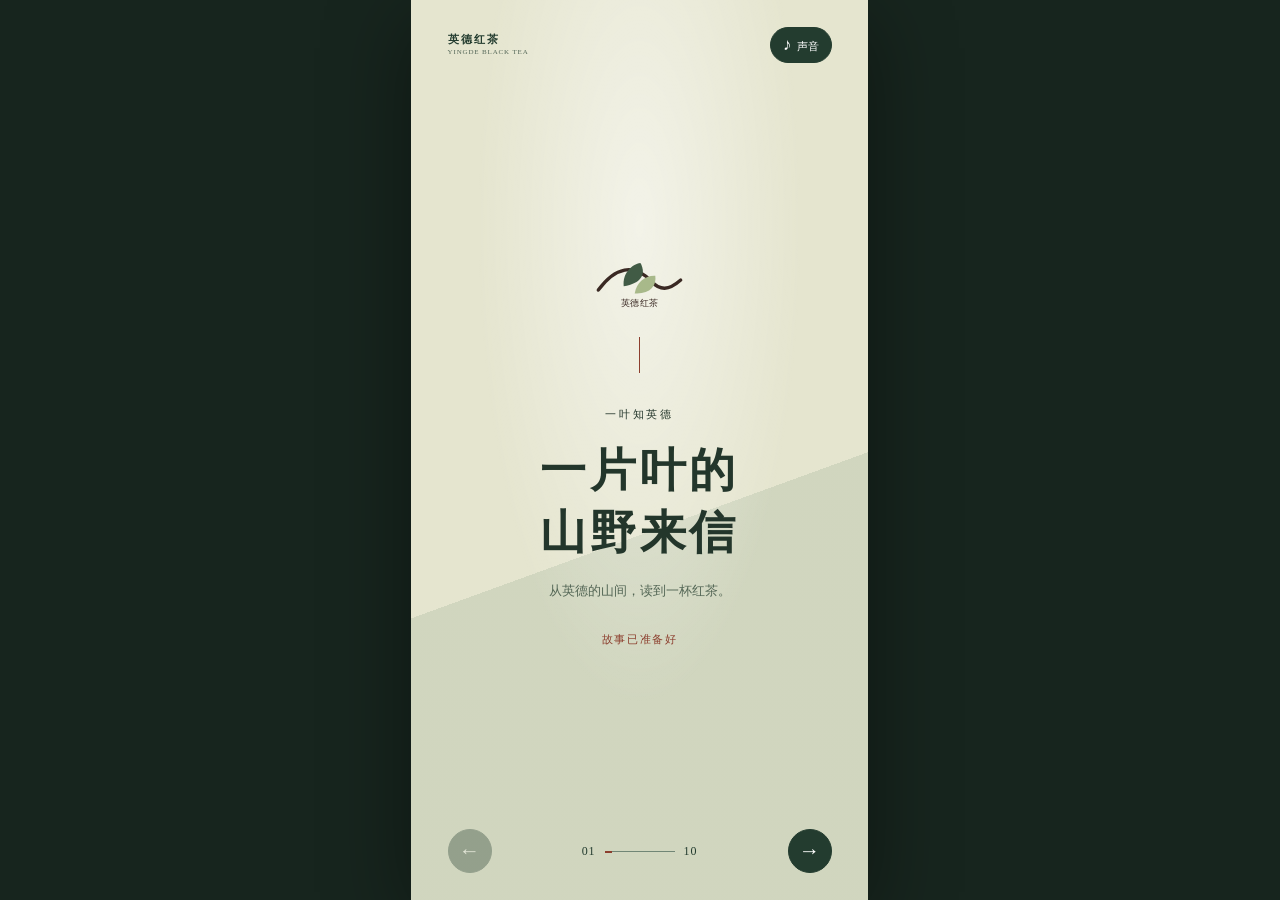
==== public/h5/index.html @ 89123ea9 "Publish Yingde tea downloads without original media" ====
<!doctype html>
<html lang="zh-CN"><head><meta charset="utf-8"><meta name="viewport" content="width=device-width,initial-scale=1,viewport-fit=cover"><meta name="theme-color" content="#233c2f"><title>英德红茶｜一叶知英德</title><link rel="stylesheet" href="style.css"></head>
<body><main class="experience light-ui" id="experience" aria-label="英德红茶交互故事">
<header class="topbar"><span class="wordmark">英德红茶 <i>YINGDE BLACK TEA</i></span><button id="sound" class="sound" aria-pressed="false" aria-label="开启环境声音"><span class="sound-icon" aria-hidden="true">♪</span><span class="sound-label">声音</span></button></header>
<div class="pages">
<section class="page page-loading active" data-page="1" aria-label="加载页"><div class="loading-art"><img src="Logo源文件/tea-logo.svg" alt="英德红茶茶芽标志"><span class="seal-line"></span></div><div class="loading-copy"><p class="eyebrow">一叶知英德</p><h1>一片叶的<br>山野来信</h1><p>从英德的山间，读到一杯红茶。</p><span class="ready">故事已准备好</span></div></section>
<section class="page page-hero" data-page="2" aria-label="首页" hidden><div class="cover-image" style="--image:url('素材精选/tea_garden_main.jpg')"></div><div class="hero-shade"></div><div class="hero-text"><span class="chapter-label">广东 · 英德</span><h2>山有茶<br>茶有故事</h2><p>一片鲜叶，穿过七十年时光，<br>在英德的山水之间，慢慢成香。</p></div><div class="hero-stamp" aria-hidden="true">英<br>红</div></section>
<section class="page page-history" data-page="3" aria-label="英德茶史" hidden><div class="chapter-top"><span>缘起</span><span>一叶落地</span></div><h2>一段茶香，<br>从这里开始。</h2><p class="intro">山地与茶树相遇，英德红茶的故事由此生根。</p><div class="history-list"><article><strong>1955</strong><div><h3>大叶种初到英德</h3><p>云南大叶种茶在英德试种成功，开启当地现代茶业的探索。</p></div></article><article><strong>1959</strong><div><h3>一杯英红诞生</h3><p>以云南大叶种茶成功试制英德红茶，山野有了新的滋味。</p></div></article></div><div class="history-photo"><img src="素材精选/tea_garden_main.jpg" alt="英德山地茶园"><span>时光在茶垄间生长</span></div></section>
<section class="page page-land" data-page="4" aria-label="山野茶园" hidden><div class="land-image" style="--image:url('素材精选/mountain_garden.jpg')"></div><div class="land-overlay"></div><div class="land-copy"><div class="chapter-top light"><span>山场</span><span>英德的风景</span></div><h2>山间有雾<br>茶园有光</h2><p>沿着起伏的茶垄望去，山、水与茶树共同构成这杯茶的来处。</p><div class="location"><b>广东 · 英德</b><span>在山野里，遇见一片茶</span></div></div></section>
<section class="page page-cultivar" data-page="5" aria-label="英红九号" hidden><div class="chapter-top"><span>品种</span><span>一杯好茶的底色</span></div><div class="cultivar-heading"><span class="vertical">英德红茶 · 高香品种</span><h2>英红<br><em>九号</em></h2></div><div class="cultivar-image"><img src="素材精选/tea_picker.jpg" alt="采茶人采摘鲜叶"><span>从鲜叶开始，成就一杯好茶</span></div><p class="cultivar-copy">英红九号是高香型红茶品种，滋味醇滑甜爽，鲜香持久。</p><div class="quality"><span>醇滑</span><span>甜爽</span><span>鲜香</span></div></section>
<section class="page page-process" data-page="6" aria-label="一叶到一杯" hidden><div class="chapter-top"><span>制茶</span><span>轻触，展开茶的旅程</span></div><h2>一片鲜叶<br>如何走进杯中？</h2><p class="intro">点选下方的步骤，看看一叶成茶的路径。</p><div class="process-layout"><div class="process-tabs" role="tablist" aria-label="制茶步骤"><button role="tab" aria-selected="true" data-step="0"><b>01</b> 鲜叶</button><button role="tab" aria-selected="false" data-step="1"><b>02</b> 制作</button><button role="tab" aria-selected="false" data-step="2"><b>03</b> 成茶</button><button role="tab" aria-selected="false" data-step="3"><b>04</b> 入杯</button></div><div class="process-card"><img id="stepImage" src="素材精选/tea_picker.jpg" alt="采摘鲜叶"><div><span id="stepNumber">01 / 04</span><h3 id="stepTitle">鲜叶</h3><p id="stepText" aria-live="polite">从茶园采下鲜叶，留住山间的清新。</p></div></div></div></section>
<section class="page page-taste" data-page="7" aria-label="茶之滋味" hidden><div class="taste-image" style="--image:url('素材精选/tea_pour.jpg')"></div><div class="taste-shade"></div><div class="taste-copy"><div class="chapter-top light"><span>品饮</span><span>看 · 闻 · 品</span></div><h2>茶汤红艳<br>香气自来</h2><p>看干茶乌黑红润，观汤色红艳明亮，闻香气浓郁纯正。</p><div class="taste-tags"><span>色</span><span>香</span><span>味</span></div></div></section>
<section class="page page-milestone" data-page="8" aria-label="品牌历程" hidden><div class="chapter-top"><span>印记</span><span>一杯茶的远行</span></div><h2>从一方山水<br>走向更远处</h2><p class="intro">时间留下的三个节点，也见证英德红茶不断被更多人认识。</p><div class="milestones"><article><strong>2006</strong><div><h3>地理标志产品保护</h3><p>英德红茶获得地理标志产品保护。</p></div></article><article><strong>2019</strong><div><h3>中国农业品牌目录</h3><p>英德红茶入选中国农业品牌目录。</p></div></article><article><strong>2020</strong><div><h3>全国名特优新农产品名录</h3><p>入选第一批全国名特优新农产品名录。</p></div></article></div></section>
<section class="page page-journey" data-page="9" aria-label="从茶园到杯中" hidden><div class="chapter-top"><span>相遇</span><span>从茶园到杯中</span></div><h2>一片叶，<br>也是一张名片。</h2><div class="collage"><img src="素材精选/tea_picker.jpg" alt="茶园采摘"><img src="素材精选/tea_set.jpg" alt="茶具与茶席"><img src="素材精选/tea_pour.jpg" alt="茶汤冲泡"></div><p class="journey-copy">看见山野里的劳动，读懂一杯茶背后的时间，也记住英德的味道。</p></section>
<section class="page page-ending" data-page="10" aria-label="结束页" hidden><div class="end-image" style="--image:url('素材精选/mountain_garden.jpg')"></div><div class="end-shade"></div><div class="end-content"><img src="Logo源文件/tea-logo.svg" alt="英德红茶茶芽标志"><p class="eyebrow">一叶知英德</p><h2>山野入盏<br>茶香相逢</h2><p>英德红茶，敬请品读。</p><button id="home" class="home-button">返回首页 <span aria-hidden="true">↗</span></button></div></section>
</div><nav class="navigation" aria-label="页面导航"><button id="prev" aria-label="上一页"><span aria-hidden="true">←</span></button><div class="page-indicator"><span id="pageNumber">01</span><span class="line"><i id="lineFill"></i></span><span>10</span></div><button id="next" aria-label="下一页"><span aria-hidden="true">→</span></button></nav><audio id="ambience" loop preload="none" src="素材精选/鸟声.mp3"></audio></main><script src="script.js"></script></body></html>
---- public/h5/style.css ----
:root{--forest:#233c2f;--leaf:#566d4e;--paper:#efe9d9;--ink:#23362b;--red:#8c3e2d;--gold:#d3ad6a;--white:#fffdf6}*{box-sizing:border-box}html,body{margin:0;width:100%;height:100%;background:#17251e;color:var(--ink);font-family:"Microsoft YaHei","PingFang SC",sans-serif}body{display:grid;place-items:center;overflow:hidden}.experience{container-type:inline-size;position:relative;width:min(100vw,calc(100dvh * 640 / 1260));height:min(100dvh,calc(100vw * 1260 / 640));overflow:hidden;background:var(--paper);box-shadow:0 20px 80px #0006}.pages,.page{position:absolute;inset:0}.page{overflow:hidden;background:var(--paper);padding:22% 9% 17%;isolation:isolate}.page[hidden]{display:none}.page.active{animation:pageIn .55s cubic-bezier(.2,.7,.2,1) both}.page.active .chapter-top,.page.active h2,.page.active .intro{animation:arrive .7s .1s both}.topbar{position:absolute;z-index:10;left:8%;right:8%;top:3%;display:flex;align-items:center;justify-content:space-between;color:var(--white)}.wordmark{font-size:clamp(11px,2.4cqw,16px);letter-spacing:.18em;font-weight:700}.wordmark i{display:block;font:400 clamp(7px,1.35cqw,9px)/1.6 Georgia,serif;letter-spacing:.12em;opacity:.75}.sound{border:1px solid #ffffff80;background:#1d362b66;border-radius:30px;color:#fff;min-height:36px;padding:0 12px;cursor:pointer}.sound-icon{font-size:17px}.sound-label{margin-left:5px;font-size:11px}.page-loading~.topbar{color:var(--ink)}button{font:inherit}button:focus-visible{outline:3px solid #e8ba66;outline-offset:3px}.navigation{position:absolute;z-index:12;left:8%;right:8%;bottom:3%;display:flex;align-items:center;justify-content:space-between;color:#fff}.navigation button{width:44px;height:44px;border:1px solid #fff9;border-radius:50%;background:#263c2fbb;color:#fff;font-size:21px;cursor:pointer;transition:background .2s,transform .2s}.navigation button:active{transform:scale(.92)}.navigation button:disabled{opacity:.35;cursor:default}.page-indicator{display:flex;align-items:center;gap:9px;text-shadow:0 1px 3px #1a2d24;font:12px Georgia,serif;letter-spacing:.08em}.line{width:70px;height:1px;background:#ffffff80}.line i{display:block;height:2px;background:#fff;transition:width .4s ease}.page-loading{background:#e5e5cf;display:flex;flex-direction:column;align-items:center;text-align:center;justify-content:center;padding-bottom:22%}.page-loading:before{content:"";position:absolute;inset:0;background:radial-gradient(ellipse at 50% 25%,#fff8,transparent 50%),linear-gradient(160deg,transparent 58%,#a8b89e55 58%);z-index:-1}.loading-art img{width:25cqw;max-width:155px;animation:float 4s ease-in-out infinite}.seal-line{display:block;width:1px;height:8cqw;background:#8c3e2d;margin:5cqw auto}.eyebrow,.chapter-label{font-size:clamp(11px,2.2cqw,14px);letter-spacing:.24em}.loading-copy h1,.page h2{font-family:"Noto Serif SC","Songti SC","SimSun",serif;font-weight:700}.loading-copy h1{font-size:clamp(35px,10cqw,64px);line-height:1.35;letter-spacing:.08em;margin:4cqw 0}.loading-copy>p:last-of-type{font-size:clamp(13px,2.9cqw,18px);color:#536655}.ready{display:block;margin-top:7cqw;color:#8c3e2d;font-size:11px;letter-spacing:.15em}.cover-image,.land-image,.taste-image,.end-image{position:absolute;inset:0;background-image:var(--image);background-size:cover;background-position:center;z-index:-3;animation:slowZoom 18s ease-out both}.hero-shade,.land-overlay,.taste-shade,.end-shade{position:absolute;inset:0;z-index:-2;background:linear-gradient(180deg,#10261c88 0%,transparent 36%,#14281ee8 100%)}.hero-text{position:absolute;left:9%;right:9%;bottom:19%;color:white}.hero-text h2{font-size:clamp(45px,13cqw,82px);line-height:1.18;letter-spacing:.09em;margin:5cqw 0}.hero-text p,.land-copy p,.taste-copy p{font-size:clamp(13px,3.1cqw,19px);line-height:1.9;color:#fffdf3}.hero-stamp{position:absolute;right:10%;top:26%;border:1px solid #eee9;width:9cqw;padding:2cqw 0;text-align:center;color:#fff;font-family:serif;font-size:4cqw;line-height:1.3}.chapter-top{display:flex;justify-content:space-between;align-items:center;color:var(--red);font-size:clamp(11px,2.2cqw,14px);letter-spacing:.18em}.chapter-top span:last-child{color:var(--leaf);letter-spacing:.05em}.chapter-top.light,.chapter-top.light span:last-child{color:#f5e8ce}.page h2{font-size:clamp(31px,8cqw,51px);line-height:1.3;letter-spacing:.05em;margin:7cqw 0 3cqw}.intro{font-size:clamp(13px,2.8cqw,18px);line-height:1.8;color:#546657;margin:0}.history-list{margin-top:7cqw}.history-list article,.milestones article{display:grid;grid-template-columns:25% 1fr;gap:4%;padding:4cqw 0;border-top:1px solid #8c3e2d55}.history-list strong,.milestones strong{font:700 clamp(25px,6cqw,39px) Georgia,serif;color:var(--red)}.history-list h3,.milestones h3{font-size:clamp(14px,3.1cqw,20px);margin:0 0 1.5cqw}.history-list p,.milestones p{font-size:clamp(12px,2.5cqw,16px);line-height:1.65;margin:0;color:#526357}.history-photo{height:23%;position:absolute;bottom:14%;left:9%;right:9%;overflow:hidden}.history-photo img{width:100%;height:100%;object-fit:cover}.history-photo span,.cultivar-image span{position:absolute;bottom:0;left:0;background:#233c2ddd;color:#fff;padding:2cqw 3cqw;font-size:clamp(10px,2.2cqw,14px)}.page-land,.page-taste,.page-ending{color:white}.land-copy,.taste-copy{position:absolute;left:9%;right:9%;bottom:19%}.land-copy h2,.taste-copy h2{font-size:clamp(42px,11cqw,70px)}.location{display:flex;flex-direction:column;gap:2cqw;border-left:2px solid var(--gold);padding-left:4cqw;margin-top:7cqw;font-size:clamp(11px,2.4cqw,15px)}.cultivar-heading{display:flex;align-items:center;gap:5cqw}.cultivar-heading h2{font-size:clamp(45px,12cqw,76px);line-height:1.14}.cultivar-heading em{font-style:normal;color:var(--red)}.vertical{writing-mode:vertical-rl;font-size:clamp(10px,2.2cqw,14px);letter-spacing:.18em;color:var(--leaf)}.cultivar-image{position:relative;height:34%;overflow:hidden;border-radius:45% 45% 0 0}.cultivar-image img{width:100%;height:100%;object-fit:cover}.cultivar-copy,.journey-copy{line-height:1.8;font-size:clamp(13px,2.8cqw,18px);color:#455c4b}.quality{display:flex;gap:3cqw;margin-top:4cqw}.quality span{border:1px solid #8c3e2d88;color:var(--red);padding:2cqw 4cqw;border-radius:30px;font-size:clamp(11px,2.4cqw,15px)}.process-layout{margin-top:6cqw;display:grid;grid-template-columns:31% 1fr;gap:3cqw;height:49%}.process-tabs{display:flex;flex-direction:column;gap:2cqw}.process-tabs button{flex:1;border:1px solid #708574;background:transparent;color:var(--ink);text-align:left;padding:2cqw;font-size:clamp(13px,3cqw,19px);cursor:pointer;transition:background .25s,color .25s}.process-tabs button b{display:block;font:12px Georgia,serif;color:var(--red);margin-bottom:1cqw}.process-tabs button[aria-selected=true]{background:var(--forest);color:#fff}.process-tabs button[aria-selected=true] b{color:var(--gold)}.process-card{background:#d8e0d1;overflow:hidden}.process-card img{width:100%;height:53%;object-fit:cover}.process-card div{padding:4cqw}.process-card span{font:12px Georgia,serif;color:var(--red)}.process-card h3{font:700 clamp(23px,5cqw,32px) serif;margin:2cqw 0}.process-card p{font-size:clamp(12px,2.6cqw,17px);line-height:1.7;margin:0}.taste-tags{display:flex;gap:3cqw;margin-top:6cqw}.taste-tags span{display:grid;place-items:center;border:1px solid #fff9;border-radius:50%;width:10cqw;height:10cqw;font-family:serif}.milestones{margin-top:8cqw}.milestones article{padding:5cqw 0}.collage{height:42%;display:grid;grid-template-columns:1.1fr .9fr;grid-template-rows:1fr 1fr;gap:2cqw;margin-top:6cqw}.collage img{width:100%;height:100%;object-fit:cover}.collage img:first-child{grid-row:span 2}.journey-copy{margin-top:5cqw}.end-content{position:absolute;inset:0;display:flex;flex-direction:column;align-items:center;justify-content:center;text-align:center;padding:0 9% 10%}.end-content img{width:20cqw;filter:brightness(0) invert(1);opacity:.9}.end-content .eyebrow{margin-top:7cqw}.end-content h2{font-size:clamp(42px,11cqw,70px);margin:2cqw 0}.end-content>p:last-of-type{letter-spacing:.15em}.home-button{margin-top:7cqw;padding:3cqw 6cqw;border:1px solid #fff;background:transparent;color:white;cursor:pointer}.home-button span{margin-left:2cqw}@keyframes pageIn{from{opacity:.3;transform:translateY(2%)}to{opacity:1;transform:none}}@keyframes arrive{from{opacity:0;transform:translateY(12px)}to{opacity:1;transform:none}}@keyframes slowZoom{from{transform:scale(1.04)}to{transform:scale(1.12)}}@keyframes float{50%{transform:translateY(-8px)}}@media(prefers-reduced-motion:reduce){*,*::before,*::after{animation-duration:.01ms!important;animation-iteration-count:1!important;transition-duration:.01ms!important;scroll-behavior:auto!important}}
.light-ui .topbar{color:#233c2f}.light-ui .sound{background:#233c2f;color:#fff;border-color:#233c2f}.light-ui .page-indicator{color:#233c2f;text-shadow:none}.light-ui .line{background:#718676}.light-ui .line i{background:#8c3e2d}.light-ui .navigation button{background:#233c2f;color:#fff;border-color:#233c2f}

/* Page transitions and chapter choreography */
.page.active{animation:none}.page-leaving{z-index:1;pointer-events:none}.page-entering{z-index:2}.transition-wash{position:absolute;z-index:4;inset:-20% 0;pointer-events:none;opacity:0;background:linear-gradient(180deg,transparent 35%,rgba(236,222,180,.28) 49%,rgba(248,239,209,.65) 50%,rgba(236,222,180,.22) 51%,transparent 65%);mix-blend-mode:screen}
.page.active .history-list article,.page.active .milestones article{animation:chapterRow .65s cubic-bezier(.2,.7,.2,1) both}.page.active .history-list article:nth-child(1),.page.active .milestones article:nth-child(1){animation-delay:.26s}.page.active .history-list article:nth-child(2),.page.active .milestones article:nth-child(2){animation-delay:.38s}.page.active .milestones article:nth-child(3){animation-delay:.5s}.page.active .history-photo,.page.active .cultivar-image,.page.active .collage{animation:photoUnveil .85s .22s cubic-bezier(.2,.7,.2,1) both}.page.active .process-tabs button{animation:chapterRow .5s both}.page.active .process-tabs button:nth-child(1){animation-delay:.2s}.page.active .process-tabs button:nth-child(2){animation-delay:.28s}.page.active .process-tabs button:nth-child(3){animation-delay:.36s}.page.active .process-tabs button:nth-child(4){animation-delay:.44s}.page.active .process-card{animation:photoUnveil .7s .28s both}.page.active .hero-stamp{animation:stampIn .7s .5s both}.page.active .taste-tags span{animation:stampIn .6s both}.page.active .taste-tags span:nth-child(1){animation-delay:.35s}.page.active .taste-tags span:nth-child(2){animation-delay:.45s}.page.active .taste-tags span:nth-child(3){animation-delay:.55s}
@keyframes chapterRow{from{opacity:0;transform:translateY(12px)}to{opacity:1;transform:translateY(0)}}@keyframes photoUnveil{from{opacity:0;clip-path:inset(8% 0 8% 0);transform:scale(1.025)}to{opacity:1;clip-path:inset(0);transform:scale(1)}}@keyframes stampIn{from{opacity:0;transform:scale(.88)}to{opacity:1;transform:scale(1)}}
@media(prefers-reduced-motion:reduce){.transition-wash{display:none}.page.active .history-list article,.page.active .milestones article,.page.active .history-photo,.page.active .cultivar-image,.page.active .collage,.page.active .process-tabs button,.page.active .process-card,.page.active .hero-stamp,.page.active .taste-tags span{animation:none}}
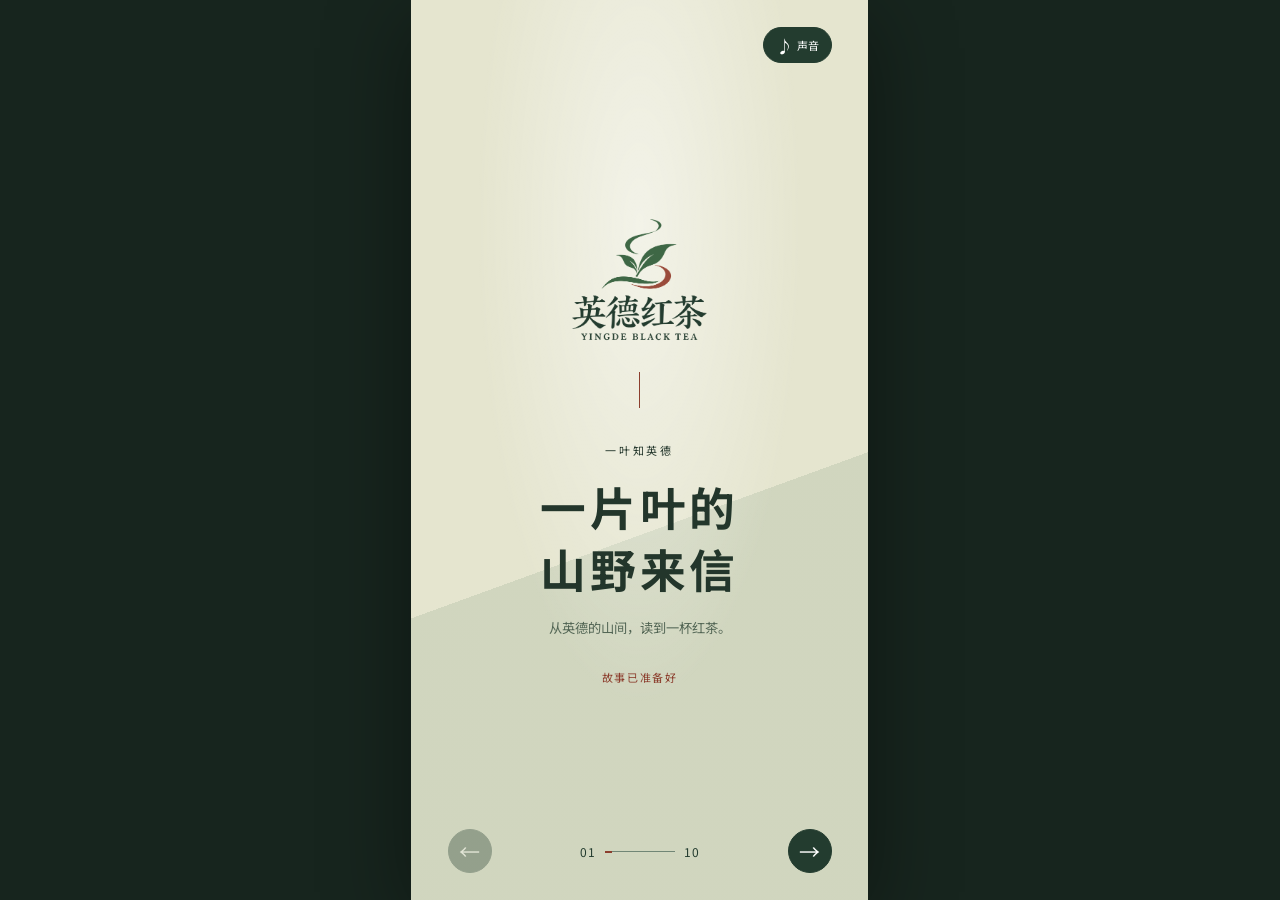
==== commit 90a44cf2: "Publish revised H5 and synchronized 60-second video" ====
--- a/public/h5/index.html
+++ b/public/h5/index.html
@@ -1,17 +1,17 @@
-<!doctype html>
-<html lang="zh-CN"><head><meta charset="utf-8"><meta name="viewport" content="width=device-width,initial-scale=1,viewport-fit=cover"><meta name="theme-color" content="#233c2f"><title>英德红茶｜一叶知英德</title><link rel="stylesheet" href="style.css"></head>
-<body><main class="experience light-ui" id="experience" aria-label="英德红茶交互故事">
-<header class="topbar"><span class="wordmark">英德红茶 <i>YINGDE BLACK TEA</i></span><button id="sound" class="sound" aria-pressed="false" aria-label="开启环境声音"><span class="sound-icon" aria-hidden="true">♪</span><span class="sound-label">声音</span></button></header>
-<div class="pages">
-<section class="page page-loading active" data-page="1" aria-label="加载页"><div class="loading-art"><img src="Logo源文件/tea-logo.svg" alt="英德红茶茶芽标志"><span class="seal-line"></span></div><div class="loading-copy"><p class="eyebrow">一叶知英德</p><h1>一片叶的<br>山野来信</h1><p>从英德的山间，读到一杯红茶。</p><span class="ready">故事已准备好</span></div></section>
-<section class="page page-hero" data-page="2" aria-label="首页" hidden><div class="cover-image" style="--image:url('素材精选/tea_garden_main.jpg')"></div><div class="hero-shade"></div><div class="hero-text"><span class="chapter-label">广东 · 英德</span><h2>山有茶<br>茶有故事</h2><p>一片鲜叶，穿过七十年时光，<br>在英德的山水之间，慢慢成香。</p></div><div class="hero-stamp" aria-hidden="true">英<br>红</div></section>
-<section class="page page-history" data-page="3" aria-label="英德茶史" hidden><div class="chapter-top"><span>缘起</span><span>一叶落地</span></div><h2>一段茶香，<br>从这里开始。</h2><p class="intro">山地与茶树相遇，英德红茶的故事由此生根。</p><div class="history-list"><article><strong>1955</strong><div><h3>大叶种初到英德</h3><p>云南大叶种茶在英德试种成功，开启当地现代茶业的探索。</p></div></article><article><strong>1959</strong><div><h3>一杯英红诞生</h3><p>以云南大叶种茶成功试制英德红茶，山野有了新的滋味。</p></div></article></div><div class="history-photo"><img src="素材精选/tea_garden_main.jpg" alt="英德山地茶园"><span>时光在茶垄间生长</span></div></section>
-<section class="page page-land" data-page="4" aria-label="山野茶园" hidden><div class="land-image" style="--image:url('素材精选/mountain_garden.jpg')"></div><div class="land-overlay"></div><div class="land-copy"><div class="chapter-top light"><span>山场</span><span>英德的风景</span></div><h2>山间有雾<br>茶园有光</h2><p>沿着起伏的茶垄望去，山、水与茶树共同构成这杯茶的来处。</p><div class="location"><b>广东 · 英德</b><span>在山野里，遇见一片茶</span></div></div></section>
-<section class="page page-cultivar" data-page="5" aria-label="英红九号" hidden><div class="chapter-top"><span>品种</span><span>一杯好茶的底色</span></div><div class="cultivar-heading"><span class="vertical">英德红茶 · 高香品种</span><h2>英红<br><em>九号</em></h2></div><div class="cultivar-image"><img src="素材精选/tea_picker.jpg" alt="采茶人采摘鲜叶"><span>从鲜叶开始，成就一杯好茶</span></div><p class="cultivar-copy">英红九号是高香型红茶品种，滋味醇滑甜爽，鲜香持久。</p><div class="quality"><span>醇滑</span><span>甜爽</span><span>鲜香</span></div></section>
-<section class="page page-process" data-page="6" aria-label="一叶到一杯" hidden><div class="chapter-top"><span>制茶</span><span>轻触，展开茶的旅程</span></div><h2>一片鲜叶<br>如何走进杯中？</h2><p class="intro">点选下方的步骤，看看一叶成茶的路径。</p><div class="process-layout"><div class="process-tabs" role="tablist" aria-label="制茶步骤"><button role="tab" aria-selected="true" data-step="0"><b>01</b> 鲜叶</button><button role="tab" aria-selected="false" data-step="1"><b>02</b> 制作</button><button role="tab" aria-selected="false" data-step="2"><b>03</b> 成茶</button><button role="tab" aria-selected="false" data-step="3"><b>04</b> 入杯</button></div><div class="process-card"><img id="stepImage" src="素材精选/tea_picker.jpg" alt="采摘鲜叶"><div><span id="stepNumber">01 / 04</span><h3 id="stepTitle">鲜叶</h3><p id="stepText" aria-live="polite">从茶园采下鲜叶，留住山间的清新。</p></div></div></div></section>
-<section class="page page-taste" data-page="7" aria-label="茶之滋味" hidden><div class="taste-image" style="--image:url('素材精选/tea_pour.jpg')"></div><div class="taste-shade"></div><div class="taste-copy"><div class="chapter-top light"><span>品饮</span><span>看 · 闻 · 品</span></div><h2>茶汤红艳<br>香气自来</h2><p>看干茶乌黑红润，观汤色红艳明亮，闻香气浓郁纯正。</p><div class="taste-tags"><span>色</span><span>香</span><span>味</span></div></div></section>
-<section class="page page-milestone" data-page="8" aria-label="品牌历程" hidden><div class="chapter-top"><span>印记</span><span>一杯茶的远行</span></div><h2>从一方山水<br>走向更远处</h2><p class="intro">时间留下的三个节点，也见证英德红茶不断被更多人认识。</p><div class="milestones"><article><strong>2006</strong><div><h3>地理标志产品保护</h3><p>英德红茶获得地理标志产品保护。</p></div></article><article><strong>2019</strong><div><h3>中国农业品牌目录</h3><p>英德红茶入选中国农业品牌目录。</p></div></article><article><strong>2020</strong><div><h3>全国名特优新农产品名录</h3><p>入选第一批全国名特优新农产品名录。</p></div></article></div></section>
-<section class="page page-journey" data-page="9" aria-label="从茶园到杯中" hidden><div class="chapter-top"><span>相遇</span><span>从茶园到杯中</span></div><h2>一片叶，<br>也是一张名片。</h2><div class="collage"><img src="素材精选/tea_picker.jpg" alt="茶园采摘"><img src="素材精选/tea_set.jpg" alt="茶具与茶席"><img src="素材精选/tea_pour.jpg" alt="茶汤冲泡"></div><p class="journey-copy">看见山野里的劳动，读懂一杯茶背后的时间，也记住英德的味道。</p></section>
-<section class="page page-ending" data-page="10" aria-label="结束页" hidden><div class="end-image" style="--image:url('素材精选/mountain_garden.jpg')"></div><div class="end-shade"></div><div class="end-content"><img src="Logo源文件/tea-logo.svg" alt="英德红茶茶芽标志"><p class="eyebrow">一叶知英德</p><h2>山野入盏<br>茶香相逢</h2><p>英德红茶，敬请品读。</p><button id="home" class="home-button">返回首页 <span aria-hidden="true">↗</span></button></div></section>
-</div><nav class="navigation" aria-label="页面导航"><button id="prev" aria-label="上一页"><span aria-hidden="true">←</span></button><div class="page-indicator"><span id="pageNumber">01</span><span class="line"><i id="lineFill"></i></span><span>10</span></div><button id="next" aria-label="下一页"><span aria-hidden="true">→</span></button></nav><audio id="ambience" loop preload="none" src="素材精选/鸟声.mp3"></audio></main><script src="script.js"></script></body></html>
-
+<!doctype html>
+<html lang="zh-CN"><head><meta charset="utf-8"><meta name="viewport" content="width=device-width,initial-scale=1,viewport-fit=cover"><meta name="theme-color" content="#233c2f"><title>英德红茶｜一叶知英德</title><link rel="stylesheet" href="字体/yingde-font.css"><link rel="stylesheet" href="style.css"></head>
+<body><main class="experience light-ui" id="experience" data-current-page="1" aria-label="英德红茶交互故事">
+<header class="topbar"><img class="brand-logo" src="Logo源文件/yingde-logo-user.png" alt="英德红茶 YINGDE BLACK TEA 标志"><button id="sound" class="sound" aria-pressed="false" aria-label="开启环境声音"><span class="sound-icon" aria-hidden="true">♪</span><span class="sound-label">声音</span></button></header>
+<div class="pages">
+<section class="page page-loading active" data-page="1" aria-label="加载页"><div class="loading-art"><img src="Logo源文件/yingde-logo-user.png" alt="英德红茶品牌标志"><span class="seal-line"></span></div><div class="loading-copy"><p class="eyebrow">一叶知英德</p><h1>一片叶的<br>山野来信</h1><p>从英德的山间，读到一杯红茶。</p><span class="ready">故事已准备好</span></div></section>
+<section class="page page-hero" data-page="2" aria-label="首页" hidden><div class="cover-image" style="--image:url('素材精选/品质切换/garden_home.jpg')"></div><div class="hero-shade"></div><div class="hero-text"><span class="chapter-label">广东 · 英德</span><h2>山有茶<br>茶有故事</h2><p>一片鲜叶，穿过七十年时光，<br>在英德的山水之间，慢慢成香。</p></div></section>
+<section class="page page-history" data-page="3" aria-label="英德茶史" hidden><div class="chapter-top"><span>缘起</span><span>一叶落地</span></div><h2>一段茶香<br>从这里开始</h2><p class="intro">山地与茶树相遇 英德红茶的故事由此生根</p><div class="history-list"><article><strong>1955</strong><div><h3>大叶种初到英德</h3><p>云南大叶种茶在英德试种成功，<br>开启当地现代茶业的探索。</p></div></article><article><strong>1959</strong><div><h3>一杯英红诞生</h3><p>以云南大叶种茶成功试制英德红茶，<br>山野有了新的滋味。</p></div></article></div><div class="history-photo"><img src="素材精选/品质切换/garden_history.jpg" alt="山坡上的层叠茶垄"></div></section>
+<section class="page page-land" data-page="4" aria-label="山野茶园" hidden><div class="land-image" style="--image:url('素材精选/品质切换/garden_land.jpg')"></div><div class="land-overlay"></div><div class="land-copy"><div class="chapter-top light"><span>山场</span><span>英德风景</span></div><h2>山间有雾<br>茶园有光</h2><p>沿着起伏的茶垄望去，山、水与茶树共同构成这杯茶的来处。</p><div class="location"><b>广东 · 英德</b><span>在山野里，遇见一片茶</span></div></div></section>
+<section class="page page-cultivar" data-page="5" aria-label="英红九号" hidden><div class="chapter-top"><span>品种</span><span>一杯好茶的底色</span></div><div class="cultivar-heading"><span class="vertical">英德红茶 · 高香品种</span><h2><span class="cultivar-name">英红</span><br><em>九号</em></h2></div><div class="cultivar-image" id="qualityPanel" role="tabpanel" aria-labelledby="qualityTab0"><img class="quality-photo is-selected" data-quality-image="0" src="素材精选/品质切换/quality_mellow.jpg" alt="玻璃茶海与红茶汤"><img class="quality-photo" data-quality-image="1" src="素材精选/品质切换/quality_sweet.jpg" alt="分茶入杯的透亮茶汤" aria-hidden="true"><img class="quality-photo" data-quality-image="2" src="素材精选/品质切换/quality_aroma_v3.jpg" alt="茶壶注水与茶席" aria-hidden="true"><span id="qualityCaption" aria-live="polite">茶汤红艳，入口醇滑</span></div><p class="cultivar-copy">英红九号是高香型红茶品种<br>滋味醇滑甜爽 鲜香持久</p><p class="quality-hint">点击下方标签，切换品质画面</p><div class="quality" role="tablist" aria-label="英红九号品质"><button id="qualityTab0" role="tab" type="button" data-quality="0" aria-controls="qualityPanel" aria-selected="true">醇滑</button><button id="qualityTab1" role="tab" type="button" data-quality="1" aria-controls="qualityPanel" aria-selected="false" tabindex="-1">甜爽</button><button id="qualityTab2" role="tab" type="button" data-quality="2" aria-controls="qualityPanel" aria-selected="false" tabindex="-1">鲜香</button></div></section>
+<section class="page page-process" data-page="6" aria-label="一叶到一杯" hidden><div class="chapter-top"><span>制茶</span><span>轻触，展开茶的旅程</span></div><h2>一片鲜叶<br>如何走进杯中</h2><p class="intro">点选下方的步骤，看看一叶成茶的路径。</p><div class="process-layout"><div class="process-tabs" role="tablist" aria-label="制茶步骤"><button role="tab" aria-selected="true" data-step="0"><b>01</b> 鲜叶</button><button role="tab" aria-selected="false" data-step="1"><b>02</b> 制作</button><button role="tab" aria-selected="false" data-step="2"><b>03</b> 成茶</button><button role="tab" aria-selected="false" data-step="3"><b>04</b> 入杯</button></div><div class="process-card"><img id="stepImage" src="素材精选/品质切换/process_leaf.jpg" alt="采摘鲜叶"><div><span id="stepNumber">01 / 04</span><h3 id="stepTitle">鲜叶</h3><p id="stepText" aria-live="polite">从茶园采下一片鲜叶<br>留住山间自然的清新</p></div></div></div></section>
+<section class="page page-taste" data-page="7" aria-label="茶之滋味" hidden><div class="taste-backgrounds"><img class="taste-bg is-selected" data-taste-image="0" src="素材精选/品质切换/taste_colour.jpg" alt="红茶汤色"><img class="taste-bg" data-taste-image="1" src="素材精选/品质切换/taste_tea.jpg" alt="茶席香气" aria-hidden="true"><img class="taste-bg" data-taste-image="2" src="素材精选/品质切换/taste_flavour_v3.jpg" alt="水滴落入茶盏泛起涟漪" aria-hidden="true"></div><div class="taste-shade"></div><div class="taste-copy"><div class="chapter-top light"><span>品饮</span><span>看 · 闻 · 品</span></div><h2>茶汤红艳<br>香气自来</h2><p>看干茶乌黑红润，观汤色红艳明亮，闻香气浓郁纯正。</p><p class="taste-hint">轻触色、香、味，切换品饮画面</p><div class="taste-tags" role="tablist" aria-label="品饮画面"><button role="tab" aria-selected="true" data-taste="0">色</button><button role="tab" aria-selected="false" data-taste="1">香</button><button role="tab" aria-selected="false" data-taste="2">味</button></div></div></section>
+<section class="page page-milestone" data-page="8" aria-label="品牌历程" hidden><div class="chapter-top"><span>印记</span><span>一杯茶的远行</span></div><h2>从一方山水<br>走向更远处</h2><p class="intro">时间留下的三个节点，也见证英德红茶不断被更多人认识。</p><div class="milestones"><article><strong>2006</strong><div><h3>地理标志产品保护</h3><p>英德红茶获得地理标志产品保护。</p></div></article><article><strong>2019</strong><div><h3>中国农业品牌目录</h3><p>英德红茶入选中国农业品牌目录。</p></div></article><article><strong>2020</strong><div><h3>全国名特优新农产品名录</h3><p>入选第一批全国名特优新农产品名录。</p></div></article></div><div class="milestone-photo-frame"><img class="milestone-photo" src="素材精选/品质切换/milestone_garden.jpg" alt="茶园山场"></section>
+<section class="page page-journey" data-page="9" aria-label="从茶园到杯中" hidden><div class="chapter-top"><span>相遇</span><span>从茶园到杯中</span></div><h2>一片叶<br>也是一张名片</h2><div class="collage"><img src="素材精选/品质切换/journey_garden.jpg" alt="茶园里的采茶劳动"><img src="素材精选/品质切换/journey_leaves_v2.jpg" alt="竹篓中采下的新鲜茶叶"><img src="素材精选/品质切换/journey_brewing_v3.jpg" alt="茶树鲜叶近景"></div><p class="journey-copy">从茶园里的辛勤采摘，到杯中的温润茶香<br>读懂制茶背后的时间，记住山水英德的味道</p></section>
+<section class="page page-ending" data-page="10" aria-label="结束页" hidden><div class="end-image" style="--image:url('素材精选/品质切换/garden_end.jpg')"></div><div class="end-shade"></div><div class="end-content"><img src="Logo源文件/yingde-logo-user.png" alt="英德红茶品牌标志"><p class="eyebrow">一叶知英德</p><h2>山野入盏<br>茶香相逢</h2><p>英德红茶，敬请品读</p><button id="home" class="home-button">返回首页 <span aria-hidden="true">↗</span></button></div></section>
+</div><nav class="navigation" aria-label="页面导航"><button id="prev" aria-label="上一页"><span aria-hidden="true">←</span></button><div class="page-indicator"><span id="pageNumber">01</span><span class="line"><i id="lineFill"></i></span><span>10</span></div><button id="next" aria-label="下一页"><span aria-hidden="true">→</span></button></nav><audio id="ambience" loop preload="none" src="素材精选/鸟声.mp3"></audio></main><script src="script.js"></script></body></html>
+
--- a/public/h5/字体/yingde-font.css
+++ b/public/h5/字体/yingde-font.css
@@ -0,0 +1,14 @@
+@font-face {
+  font-family: 'YingdeHei';
+  font-style: normal;
+  font-weight: 400;
+  font-display: swap;
+  src: url([data-uri]) format('truetype');
+}
+@font-face {
+  font-family: 'YingdeHei';
+  font-style: normal;
+  font-weight: 700;
+  font-display: swap;
+  src: url([data-uri]) format('truetype');
+}
--- a/public/h5/style.css
+++ b/public/h5/style.css
@@ -1,8 +1,73 @@
-:root{--forest:#233c2f;--leaf:#566d4e;--paper:#efe9d9;--ink:#23362b;--red:#8c3e2d;--gold:#d3ad6a;--white:#fffdf6}*{box-sizing:border-box}html,body{margin:0;width:100%;height:100%;background:#17251e;color:var(--ink);font-family:"Microsoft YaHei","PingFang SC",sans-serif}body{display:grid;place-items:center;overflow:hidden}.experience{container-type:inline-size;position:relative;width:min(100vw,calc(100dvh * 640 / 1260));height:min(100dvh,calc(100vw * 1260 / 640));overflow:hidden;background:var(--paper);box-shadow:0 20px 80px #0006}.pages,.page{position:absolute;inset:0}.page{overflow:hidden;background:var(--paper);padding:22% 9% 17%;isolation:isolate}.page[hidden]{display:none}.page.active{animation:pageIn .55s cubic-bezier(.2,.7,.2,1) both}.page.active .chapter-top,.page.active h2,.page.active .intro{animation:arrive .7s .1s both}.topbar{position:absolute;z-index:10;left:8%;right:8%;top:3%;display:flex;align-items:center;justify-content:space-between;color:var(--white)}.wordmark{font-size:clamp(11px,2.4cqw,16px);letter-spacing:.18em;font-weight:700}.wordmark i{display:block;font:400 clamp(7px,1.35cqw,9px)/1.6 Georgia,serif;letter-spacing:.12em;opacity:.75}.sound{border:1px solid #ffffff80;background:#1d362b66;border-radius:30px;color:#fff;min-height:36px;padding:0 12px;cursor:pointer}.sound-icon{font-size:17px}.sound-label{margin-left:5px;font-size:11px}.page-loading~.topbar{color:var(--ink)}button{font:inherit}button:focus-visible{outline:3px solid #e8ba66;outline-offset:3px}.navigation{position:absolute;z-index:12;left:8%;right:8%;bottom:3%;display:flex;align-items:center;justify-content:space-between;color:#fff}.navigation button{width:44px;height:44px;border:1px solid #fff9;border-radius:50%;background:#263c2fbb;color:#fff;font-size:21px;cursor:pointer;transition:background .2s,transform .2s}.navigation button:active{transform:scale(.92)}.navigation button:disabled{opacity:.35;cursor:default}.page-indicator{display:flex;align-items:center;gap:9px;text-shadow:0 1px 3px #1a2d24;font:12px Georgia,serif;letter-spacing:.08em}.line{width:70px;height:1px;background:#ffffff80}.line i{display:block;height:2px;background:#fff;transition:width .4s ease}.page-loading{background:#e5e5cf;display:flex;flex-direction:column;align-items:center;text-align:center;justify-content:center;padding-bottom:22%}.page-loading:before{content:"";position:absolute;inset:0;background:radial-gradient(ellipse at 50% 25%,#fff8,transparent 50%),linear-gradient(160deg,transparent 58%,#a8b89e55 58%);z-index:-1}.loading-art img{width:25cqw;max-width:155px;animation:float 4s ease-in-out infinite}.seal-line{display:block;width:1px;height:8cqw;background:#8c3e2d;margin:5cqw auto}.eyebrow,.chapter-label{font-size:clamp(11px,2.2cqw,14px);letter-spacing:.24em}.loading-copy h1,.page h2{font-family:"Noto Serif SC","Songti SC","SimSun",serif;font-weight:700}.loading-copy h1{font-size:clamp(35px,10cqw,64px);line-height:1.35;letter-spacing:.08em;margin:4cqw 0}.loading-copy>p:last-of-type{font-size:clamp(13px,2.9cqw,18px);color:#536655}.ready{display:block;margin-top:7cqw;color:#8c3e2d;font-size:11px;letter-spacing:.15em}.cover-image,.land-image,.taste-image,.end-image{position:absolute;inset:0;background-image:var(--image);background-size:cover;background-position:center;z-index:-3;animation:slowZoom 18s ease-out both}.hero-shade,.land-overlay,.taste-shade,.end-shade{position:absolute;inset:0;z-index:-2;background:linear-gradient(180deg,#10261c88 0%,transparent 36%,#14281ee8 100%)}.hero-text{position:absolute;left:9%;right:9%;bottom:19%;color:white}.hero-text h2{font-size:clamp(45px,13cqw,82px);line-height:1.18;letter-spacing:.09em;margin:5cqw 0}.hero-text p,.land-copy p,.taste-copy p{font-size:clamp(13px,3.1cqw,19px);line-height:1.9;color:#fffdf3}.hero-stamp{position:absolute;right:10%;top:26%;border:1px solid #eee9;width:9cqw;padding:2cqw 0;text-align:center;color:#fff;font-family:serif;font-size:4cqw;line-height:1.3}.chapter-top{display:flex;justify-content:space-between;align-items:center;color:var(--red);font-size:clamp(11px,2.2cqw,14px);letter-spacing:.18em}.chapter-top span:last-child{color:var(--leaf);letter-spacing:.05em}.chapter-top.light,.chapter-top.light span:last-child{color:#f5e8ce}.page h2{font-size:clamp(31px,8cqw,51px);line-height:1.3;letter-spacing:.05em;margin:7cqw 0 3cqw}.intro{font-size:clamp(13px,2.8cqw,18px);line-height:1.8;color:#546657;margin:0}.history-list{margin-top:7cqw}.history-list article,.milestones article{display:grid;grid-template-columns:25% 1fr;gap:4%;padding:4cqw 0;border-top:1px solid #8c3e2d55}.history-list strong,.milestones strong{font:700 clamp(25px,6cqw,39px) Georgia,serif;color:var(--red)}.history-list h3,.milestones h3{font-size:clamp(14px,3.1cqw,20px);margin:0 0 1.5cqw}.history-list p,.milestones p{font-size:clamp(12px,2.5cqw,16px);line-height:1.65;margin:0;color:#526357}.history-photo{height:23%;position:absolute;bottom:14%;left:9%;right:9%;overflow:hidden}.history-photo img{width:100%;height:100%;object-fit:cover}.history-photo span,.cultivar-image span{position:absolute;bottom:0;left:0;background:#233c2ddd;color:#fff;padding:2cqw 3cqw;font-size:clamp(10px,2.2cqw,14px)}.page-land,.page-taste,.page-ending{color:white}.land-copy,.taste-copy{position:absolute;left:9%;right:9%;bottom:19%}.land-copy h2,.taste-copy h2{font-size:clamp(42px,11cqw,70px)}.location{display:flex;flex-direction:column;gap:2cqw;border-left:2px solid var(--gold);padding-left:4cqw;margin-top:7cqw;font-size:clamp(11px,2.4cqw,15px)}.cultivar-heading{display:flex;align-items:center;gap:5cqw}.cultivar-heading h2{font-size:clamp(45px,12cqw,76px);line-height:1.14}.cultivar-heading em{font-style:normal;color:var(--red)}.vertical{writing-mode:vertical-rl;font-size:clamp(10px,2.2cqw,14px);letter-spacing:.18em;color:var(--leaf)}.cultivar-image{position:relative;height:34%;overflow:hidden;border-radius:45% 45% 0 0}.cultivar-image img{width:100%;height:100%;object-fit:cover}.cultivar-copy,.journey-copy{line-height:1.8;font-size:clamp(13px,2.8cqw,18px);color:#455c4b}.quality{display:flex;gap:3cqw;margin-top:4cqw}.quality span{border:1px solid #8c3e2d88;color:var(--red);padding:2cqw 4cqw;border-radius:30px;font-size:clamp(11px,2.4cqw,15px)}.process-layout{margin-top:6cqw;display:grid;grid-template-columns:31% 1fr;gap:3cqw;height:49%}.process-tabs{display:flex;flex-direction:column;gap:2cqw}.process-tabs button{flex:1;border:1px solid #708574;background:transparent;color:var(--ink);text-align:left;padding:2cqw;font-size:clamp(13px,3cqw,19px);cursor:pointer;transition:background .25s,color .25s}.process-tabs button b{display:block;font:12px Georgia,serif;color:var(--red);margin-bottom:1cqw}.process-tabs button[aria-selected=true]{background:var(--forest);color:#fff}.process-tabs button[aria-selected=true] b{color:var(--gold)}.process-card{background:#d8e0d1;overflow:hidden}.process-card img{width:100%;height:53%;object-fit:cover}.process-card div{padding:4cqw}.process-card span{font:12px Georgia,serif;color:var(--red)}.process-card h3{font:700 clamp(23px,5cqw,32px) serif;margin:2cqw 0}.process-card p{font-size:clamp(12px,2.6cqw,17px);line-height:1.7;margin:0}.taste-tags{display:flex;gap:3cqw;margin-top:6cqw}.taste-tags span{display:grid;place-items:center;border:1px solid #fff9;border-radius:50%;width:10cqw;height:10cqw;font-family:serif}.milestones{margin-top:8cqw}.milestones article{padding:5cqw 0}.collage{height:42%;display:grid;grid-template-columns:1.1fr .9fr;grid-template-rows:1fr 1fr;gap:2cqw;margin-top:6cqw}.collage img{width:100%;height:100%;object-fit:cover}.collage img:first-child{grid-row:span 2}.journey-copy{margin-top:5cqw}.end-content{position:absolute;inset:0;display:flex;flex-direction:column;align-items:center;justify-content:center;text-align:center;padding:0 9% 10%}.end-content img{width:20cqw;filter:brightness(0) invert(1);opacity:.9}.end-content .eyebrow{margin-top:7cqw}.end-content h2{font-size:clamp(42px,11cqw,70px);margin:2cqw 0}.end-content>p:last-of-type{letter-spacing:.15em}.home-button{margin-top:7cqw;padding:3cqw 6cqw;border:1px solid #fff;background:transparent;color:white;cursor:pointer}.home-button span{margin-left:2cqw}@keyframes pageIn{from{opacity:.3;transform:translateY(2%)}to{opacity:1;transform:none}}@keyframes arrive{from{opacity:0;transform:translateY(12px)}to{opacity:1;transform:none}}@keyframes slowZoom{from{transform:scale(1.04)}to{transform:scale(1.12)}}@keyframes float{50%{transform:translateY(-8px)}}@media(prefers-reduced-motion:reduce){*,*::before,*::after{animation-duration:.01ms!important;animation-iteration-count:1!important;transition-duration:.01ms!important;scroll-behavior:auto!important}}
-.light-ui .topbar{color:#233c2f}.light-ui .sound{background:#233c2f;color:#fff;border-color:#233c2f}.light-ui .page-indicator{color:#233c2f;text-shadow:none}.light-ui .line{background:#718676}.light-ui .line i{background:#8c3e2d}.light-ui .navigation button{background:#233c2f;color:#fff;border-color:#233c2f}
-
-/* Page transitions and chapter choreography */
-.page.active{animation:none}.page-leaving{z-index:1;pointer-events:none}.page-entering{z-index:2}.transition-wash{position:absolute;z-index:4;inset:-20% 0;pointer-events:none;opacity:0;background:linear-gradient(180deg,transparent 35%,rgba(236,222,180,.28) 49%,rgba(248,239,209,.65) 50%,rgba(236,222,180,.22) 51%,transparent 65%);mix-blend-mode:screen}
-.page.active .history-list article,.page.active .milestones article{animation:chapterRow .65s cubic-bezier(.2,.7,.2,1) both}.page.active .history-list article:nth-child(1),.page.active .milestones article:nth-child(1){animation-delay:.26s}.page.active .history-list article:nth-child(2),.page.active .milestones article:nth-child(2){animation-delay:.38s}.page.active .milestones article:nth-child(3){animation-delay:.5s}.page.active .history-photo,.page.active .cultivar-image,.page.active .collage{animation:photoUnveil .85s .22s cubic-bezier(.2,.7,.2,1) both}.page.active .process-tabs button{animation:chapterRow .5s both}.page.active .process-tabs button:nth-child(1){animation-delay:.2s}.page.active .process-tabs button:nth-child(2){animation-delay:.28s}.page.active .process-tabs button:nth-child(3){animation-delay:.36s}.page.active .process-tabs button:nth-child(4){animation-delay:.44s}.page.active .process-card{animation:photoUnveil .7s .28s both}.page.active .hero-stamp{animation:stampIn .7s .5s both}.page.active .taste-tags span{animation:stampIn .6s both}.page.active .taste-tags span:nth-child(1){animation-delay:.35s}.page.active .taste-tags span:nth-child(2){animation-delay:.45s}.page.active .taste-tags span:nth-child(3){animation-delay:.55s}
-@keyframes chapterRow{from{opacity:0;transform:translateY(12px)}to{opacity:1;transform:translateY(0)}}@keyframes photoUnveil{from{opacity:0;clip-path:inset(8% 0 8% 0);transform:scale(1.025)}to{opacity:1;clip-path:inset(0);transform:scale(1)}}@keyframes stampIn{from{opacity:0;transform:scale(.88)}to{opacity:1;transform:scale(1)}}
-@media(prefers-reduced-motion:reduce){.transition-wash{display:none}.page.active .history-list article,.page.active .milestones article,.page.active .history-photo,.page.active .cultivar-image,.page.active .collage,.page.active .process-tabs button,.page.active .process-card,.page.active .hero-stamp,.page.active .taste-tags span{animation:none}}
+:root{--forest:#233c2f;--leaf:#566d4e;--paper:#efe9d9;--ink:#23362b;--red:#8c3e2d;--gold:#d3ad6a;--white:#fffdf6}*{box-sizing:border-box}html,body{margin:0;width:100%;height:100%;background:#17251e;color:var(--ink);font-family:"Microsoft YaHei","PingFang SC",sans-serif}body{display:grid;place-items:center;overflow:hidden}.experience{container-type:inline-size;position:relative;width:min(100vw,calc(100dvh * 640 / 1260));height:min(100dvh,calc(100vw * 1260 / 640));overflow:hidden;background:var(--paper);box-shadow:0 20px 80px #0006}.pages,.page{position:absolute;inset:0}.page{overflow:hidden;background:var(--paper);padding:22% 9% 17%;isolation:isolate}.page[hidden]{display:none}.page.active{animation:pageIn .55s cubic-bezier(.2,.7,.2,1) both}.page.active .chapter-top,.page.active h2,.page.active .intro{animation:arrive .7s .1s both}.topbar{position:absolute;z-index:10;left:8%;right:8%;top:3%;display:flex;align-items:center;justify-content:space-between;color:var(--white)}.wordmark{font-size:clamp(11px,2.4cqw,16px);letter-spacing:.18em;font-weight:700}.wordmark i{display:block;font:400 clamp(7px,1.35cqw,9px)/1.6 Georgia,serif;letter-spacing:.12em;opacity:.75}.sound{border:1px solid #ffffff80;background:#1d362b66;border-radius:30px;color:#fff;min-height:36px;padding:0 12px;cursor:pointer}.sound-icon{font-size:17px}.sound-label{margin-left:5px;font-size:11px}.page-loading~.topbar{color:var(--ink)}button{font:inherit}button:focus-visible{outline:3px solid #e8ba66;outline-offset:3px}.navigation{position:absolute;z-index:12;left:8%;right:8%;bottom:3%;display:flex;align-items:center;justify-content:space-between;color:#fff}.navigation button{width:44px;height:44px;border:1px solid #fff9;border-radius:50%;background:#263c2fbb;color:#fff;font-size:21px;cursor:pointer;transition:background .2s,transform .2s}.navigation button:active{transform:scale(.92)}.navigation button:disabled{opacity:.35;cursor:default}.page-indicator{display:flex;align-items:center;gap:9px;text-shadow:0 1px 3px #1a2d24;font:12px Georgia,serif;letter-spacing:.08em}.line{width:70px;height:1px;background:#ffffff80}.line i{display:block;height:2px;background:#fff;transition:width .4s ease}.page-loading{background:#e5e5cf;display:flex;flex-direction:column;align-items:center;text-align:center;justify-content:center;padding-bottom:22%}.page-loading:before{content:"";position:absolute;inset:0;background:radial-gradient(ellipse at 50% 25%,#fff8,transparent 50%),linear-gradient(160deg,transparent 58%,#a8b89e55 58%);z-index:-1}.loading-art img{width:25cqw;max-width:155px;animation:float 4s ease-in-out infinite}.seal-line{display:block;width:1px;height:8cqw;background:#8c3e2d;margin:5cqw auto}.eyebrow,.chapter-label{font-size:clamp(11px,2.2cqw,14px);letter-spacing:.24em}.loading-copy h1,.page h2{font-family:"Noto Serif SC","Songti SC","SimSun",serif;font-weight:700}.loading-copy h1{font-size:clamp(35px,10cqw,64px);line-height:1.35;letter-spacing:.08em;margin:4cqw 0}.loading-copy>p:last-of-type{font-size:clamp(13px,2.9cqw,18px);color:#536655}.ready{display:block;margin-top:7cqw;color:#8c3e2d;font-size:11px;letter-spacing:.15em}.cover-image,.land-image,.taste-image,.end-image{position:absolute;inset:0;background-image:var(--image);background-size:cover;background-position:center;z-index:-3;animation:slowZoom 18s ease-out both}.hero-shade,.land-overlay,.taste-shade,.end-shade{position:absolute;inset:0;z-index:-2;background:linear-gradient(180deg,#10261c88 0%,transparent 36%,#14281ee8 100%)}.hero-text{position:absolute;left:9%;right:9%;bottom:19%;color:white}.hero-text h2{font-size:clamp(45px,13cqw,82px);line-height:1.18;letter-spacing:.09em;margin:5cqw 0}.hero-text p,.land-copy p,.taste-copy p{font-size:clamp(13px,3.1cqw,19px);line-height:1.9;color:#fffdf3}.hero-stamp{position:absolute;right:10%;top:26%;border:1px solid #eee9;width:9cqw;padding:2cqw 0;text-align:center;color:#fff;font-family:serif;font-size:4cqw;line-height:1.3}.chapter-top{display:flex;justify-content:space-between;align-items:center;color:var(--red);font-size:clamp(11px,2.2cqw,14px);letter-spacing:.18em}.chapter-top span:last-child{color:var(--leaf);letter-spacing:.05em}.chapter-top.light,.chapter-top.light span:last-child{color:#f5e8ce}.page h2{font-size:clamp(31px,8cqw,51px);line-height:1.3;letter-spacing:.05em;margin:7cqw 0 3cqw}.intro{font-size:clamp(13px,2.8cqw,18px);line-height:1.8;color:#546657;margin:0}.history-list{margin-top:7cqw}.history-list article,.milestones article{display:grid;grid-template-columns:25% 1fr;gap:4%;padding:4cqw 0;border-top:1px solid #8c3e2d55}.history-list strong,.milestones strong{font:700 clamp(25px,6cqw,39px) Georgia,serif;color:var(--red)}.history-list h3,.milestones h3{font-size:clamp(14px,3.1cqw,20px);margin:0 0 1.5cqw}.history-list p,.milestones p{font-size:clamp(12px,2.5cqw,16px);line-height:1.65;margin:0;color:#526357}.history-photo{height:23%;position:absolute;bottom:14%;left:9%;right:9%;overflow:hidden}.history-photo img{width:100%;height:100%;object-fit:cover}.history-photo span,.cultivar-image span{position:absolute;bottom:0;left:0;background:#233c2ddd;color:#fff;padding:2cqw 3cqw;font-size:clamp(10px,2.2cqw,14px)}.page-land,.page-taste,.page-ending{color:white}.land-copy,.taste-copy{position:absolute;left:9%;right:9%;bottom:19%}.land-copy h2,.taste-copy h2{font-size:clamp(42px,11cqw,70px)}.location{display:flex;flex-direction:column;gap:2cqw;border-left:2px solid var(--gold);padding-left:4cqw;margin-top:7cqw;font-size:clamp(11px,2.4cqw,15px)}.cultivar-heading{display:flex;align-items:center;gap:5cqw}.cultivar-heading h2{font-size:clamp(45px,12cqw,76px);line-height:1.14}.cultivar-heading em{font-style:normal;color:var(--red)}.vertical{writing-mode:vertical-rl;font-size:clamp(10px,2.2cqw,14px);letter-spacing:.18em;color:var(--leaf)}.cultivar-image{position:relative;height:34%;overflow:hidden;border-radius:45% 45% 0 0}.cultivar-image img{width:100%;height:100%;object-fit:cover}.cultivar-copy,.journey-copy{line-height:1.8;font-size:clamp(13px,2.8cqw,18px);color:#455c4b}.quality{display:flex;gap:3cqw;margin-top:4cqw}.quality span{border:1px solid #8c3e2d88;color:var(--red);padding:2cqw 4cqw;border-radius:30px;font-size:clamp(11px,2.4cqw,15px)}.process-layout{margin-top:6cqw;display:grid;grid-template-columns:31% 1fr;gap:3cqw;height:49%}.process-tabs{display:flex;flex-direction:column;gap:2cqw}.process-tabs button{flex:1;border:1px solid #708574;background:transparent;color:var(--ink);text-align:left;padding:2cqw;font-size:clamp(13px,3cqw,19px);cursor:pointer;transition:background .25s,color .25s}.process-tabs button b{display:block;font:12px Georgia,serif;color:var(--red);margin-bottom:1cqw}.process-tabs button[aria-selected=true]{background:var(--forest);color:#fff}.process-tabs button[aria-selected=true] b{color:var(--gold)}.process-card{background:#d8e0d1;overflow:hidden}.process-card img{width:100%;height:53%;object-fit:cover}.process-card div{padding:4cqw}.process-card span{font:12px Georgia,serif;color:var(--red)}.process-card h3{font:700 clamp(23px,5cqw,32px) serif;margin:2cqw 0}.process-card p{font-size:clamp(12px,2.6cqw,17px);line-height:1.7;margin:0}.taste-tags{display:flex;gap:3cqw;margin-top:6cqw}.taste-tags span{display:grid;place-items:center;border:1px solid #fff9;border-radius:50%;width:10cqw;height:10cqw;font-family:serif}.milestones{margin-top:8cqw}.milestones article{padding:5cqw 0}.collage{height:42%;display:grid;grid-template-columns:1.1fr .9fr;grid-template-rows:1fr 1fr;gap:2cqw;margin-top:6cqw}.collage img{width:100%;height:100%;object-fit:cover}.collage img:first-child{grid-row:span 2}.journey-copy{margin-top:5cqw}.end-content{position:absolute;inset:0;display:flex;flex-direction:column;align-items:center;justify-content:center;text-align:center;padding:0 9% 10%}.end-content img{width:20cqw;filter:brightness(0) invert(1);opacity:.9}.end-content .eyebrow{margin-top:7cqw}.end-content h2{font-size:clamp(42px,11cqw,70px);margin:2cqw 0}.end-content>p:last-of-type{letter-spacing:.15em}.home-button{margin-top:7cqw;padding:3cqw 6cqw;border:1px solid #fff;background:transparent;color:white;cursor:pointer}.home-button span{margin-left:2cqw}@keyframes pageIn{from{opacity:.3;transform:translateY(2%)}to{opacity:1;transform:none}}@keyframes arrive{from{opacity:0;transform:translateY(12px)}to{opacity:1;transform:none}}@keyframes slowZoom{from{transform:scale(1.04)}to{transform:scale(1.12)}}@keyframes float{50%{transform:translateY(-8px)}}@media(prefers-reduced-motion:reduce){*,*::before,*::after{animation-duration:.01ms!important;animation-iteration-count:1!important;transition-duration:.01ms!important;scroll-behavior:auto!important}}
+.light-ui .topbar{color:#233c2f}.light-ui .sound{background:#233c2f;color:#fff;border-color:#233c2f}.light-ui .page-indicator{color:#233c2f;text-shadow:none}.light-ui .line{background:#718676}.light-ui .line i{background:#8c3e2d}.light-ui .navigation button{background:#233c2f;color:#fff;border-color:#233c2f}
+
+/* Page transitions and chapter choreography */
+.page.active{animation:none}.page-leaving{z-index:1;pointer-events:none}.page-entering{z-index:2}.transition-wash{position:absolute;z-index:4;inset:-20% 0;pointer-events:none;opacity:0;background:linear-gradient(180deg,transparent 35%,rgba(236,222,180,.28) 49%,rgba(248,239,209,.65) 50%,rgba(236,222,180,.22) 51%,transparent 65%);mix-blend-mode:screen}
+.page.active .history-list article,.page.active .milestones article{animation:chapterRow .65s cubic-bezier(.2,.7,.2,1) both}.page.active .history-list article:nth-child(1),.page.active .milestones article:nth-child(1){animation-delay:.26s}.page.active .history-list article:nth-child(2),.page.active .milestones article:nth-child(2){animation-delay:.38s}.page.active .milestones article:nth-child(3){animation-delay:.5s}.page.active .history-photo,.page.active .cultivar-image,.page.active .collage{animation:photoUnveil .85s .22s cubic-bezier(.2,.7,.2,1) both}.page.active .process-tabs button{animation:chapterRow .5s both}.page.active .process-tabs button:nth-child(1){animation-delay:.2s}.page.active .process-tabs button:nth-child(2){animation-delay:.28s}.page.active .process-tabs button:nth-child(3){animation-delay:.36s}.page.active .process-tabs button:nth-child(4){animation-delay:.44s}.page.active .process-card{animation:photoUnveil .7s .28s both}.page.active .hero-stamp{animation:stampIn .7s .5s both}.page.active .taste-tags span{animation:stampIn .6s both}.page.active .taste-tags span:nth-child(1){animation-delay:.35s}.page.active .taste-tags span:nth-child(2){animation-delay:.45s}.page.active .taste-tags span:nth-child(3){animation-delay:.55s}
+@keyframes chapterRow{from{opacity:0;transform:translateY(12px)}to{opacity:1;transform:translateY(0)}}@keyframes photoUnveil{from{opacity:0;clip-path:inset(8% 0 8% 0);transform:scale(1.025)}to{opacity:1;clip-path:inset(0);transform:scale(1)}}@keyframes stampIn{from{opacity:0;transform:scale(.88)}to{opacity:1;transform:scale(1)}}
+@media(prefers-reduced-motion:reduce){.transition-wash{display:none}.page.active .history-list article,.page.active .milestones article,.page.active .history-photo,.page.active .cultivar-image,.page.active .collage,.page.active .process-tabs button,.page.active .process-card,.page.active .hero-stamp,.page.active .taste-tags span{animation:none}}
+
+/* Editable black-type quality tabs; preserve the original image frame and layout. */
+html,body,.page h2,.loading-copy h1,.wordmark i,.process-card h3,.history-list strong,.milestones strong,.page-indicator,.process-tabs button b,.process-card span,.taste-tags span,.hero-stamp{font-family:SimHei,"黑体",YingdeHei,"Noto Sans SC","PingFang SC",sans-serif}
+.cultivar-image .quality-photo{position:absolute;inset:0;opacity:0;transform:scale(1.025);transition:opacity 440ms ease,transform 440ms cubic-bezier(.2,.7,.2,1);pointer-events:none}
+.cultivar-image .quality-photo.is-selected{opacity:1;transform:scale(1)}
+.cultivar-image #qualityCaption{z-index:2;min-width:45%;max-width:100%}
+.quality button{border:1px solid #8c3e2d88;color:var(--red);background:transparent;padding:2cqw 4cqw;border-radius:30px;font-size:clamp(11px,2.4cqw,15px);min-height:44px;min-width:44px;cursor:pointer;touch-action:manipulation;transition:color .18s,background .18s}
+.quality button[aria-selected=true]{background:var(--red);border-color:var(--red);color:var(--white)}
+.quality button:active{transform:scale(.97)}
+@media(prefers-reduced-motion:reduce){.cultivar-image .quality-photo{transition:none;transform:none}}
+
+/* Supplied brand artwork: centered on opening/ending; upper left on chapters 2–9. */
+.topbar{top:0;height:22cqw;pointer-events:none}
+.topbar .brand-logo{position:absolute;left:-1.5cqw;top:0;width:22cqw;height:22cqw;object-fit:contain;pointer-events:none}
+.topbar .sound{position:absolute;right:0;top:6cqw;pointer-events:auto}
+.experience:not(.light-ui) .brand-logo{filter:none;background:#efe9d9f2;border-radius:6px;padding:.7cqw}
+.experience[data-current-page="1"] .brand-logo,.experience[data-current-page="10"] .brand-logo{visibility:hidden}
+.loading-art img{width:31.25cqw;max-width:200px}
+.end-content img{width:31.25cqw;max-width:200px;filter:none;opacity:1;background:#efe9d9ed;border-radius:10px;padding:1.5cqw}
+.sound{display:flex;align-items:center;gap:4px;white-space:nowrap;line-height:1}
+.sound-label{white-space:nowrap;margin-left:0}
+.chapter-top span,.location b,.location span,.eyebrow,.ready{white-space:nowrap}
+
+/* User requested the unframed transparent brand artwork on every page. */
+.topbar .brand-logo,.experience:not(.light-ui) .brand-logo,.end-content img{background:transparent;border-radius:0;padding:0;filter:none}
+
+.cultivar-name{position:relative;top:-3cqw}.cultivar-image{height:44%}.quality-hint{margin:3cqw 0 0;font-size:2.4cqw;color:var(--red);letter-spacing:.04em}.quality{margin-top:2cqw}.process-card p{white-space:pre-line;text-wrap:pretty}
+.taste-backgrounds{position:absolute;inset:0;z-index:-3;overflow:hidden}.taste-bg{position:absolute;inset:0;width:100%;height:100%;object-fit:cover;opacity:0;transition:opacity 440ms ease}.taste-bg.is-selected{opacity:1}.taste-copy .taste-hint{font-size:2.4cqw;margin:4cqw 0 2cqw;line-height:1.4}.taste-tags{margin-top:0}.taste-tags button{display:grid;place-items:center;border:1px solid #fff9;border-radius:50%;width:10cqw;height:10cqw;min-height:44px;min-width:44px;background:transparent;color:#fff;cursor:pointer}.taste-tags button[aria-selected=true]{background:#efe9d9;color:var(--forest);border-color:#efe9d9}
+.milestone-photo{position:absolute;left:9%;right:9%;bottom:13%;width:82%;height:18%;object-fit:cover}.collage{height:auto;display:grid;grid-template-columns:150fr 360fr;grid-template-rows:auto auto;gap:2.2cqw;margin-top:5cqw}.collage img{height:auto;object-fit:contain;align-self:start}.collage img:first-child{grid-column:1 / -1;grid-row:auto}.journey-copy{font-size:2.8cqw;line-height:1.7;margin-top:3cqw}.page p{ text-wrap:pretty }.end-content>p:last-of-type{text-align:center}
+@media(prefers-reduced-motion:reduce){.taste-bg{transition:none}}
+
+.chapter-top:not(.light),.chapter-top:not(.light) span,.chapter-top:not(.light) span:last-child{color:var(--leaf)}
+
+.milestone-photo{top:66.66667%;height:19.84127%;bottom:auto}
+
+.experience:not(.light-ui) .brand-logo,.end-content img{filter:drop-shadow(0 0 1.4px rgba(255,253,246,.85))}
+
+/* Final optical alignment and separate reading / interaction groups. */
+.page-cultivar .cultivar-heading{position:relative;height:34.4cqw;align-items:flex-start;margin-top:6.7cqw}
+.page-cultivar .cultivar-heading .vertical{position:absolute;left:0;top:.8cqw}
+.page-cultivar .cultivar-heading h2{position:absolute;left:7.4cqw;top:0;margin:0;line-height:1.35;letter-spacing:.05em}
+.page-cultivar .cultivar-name{top:0}
+.page-cultivar .cultivar-image{position:absolute;left:9.0625%;top:31.26984%;width:81.875%;height:35.238095%}
+.page-cultivar .cultivar-copy{position:absolute;left:9.0625%;top:68.4127%;width:81.875%;margin:0;line-height:1.65}
+.page-cultivar .quality-hint{position:absolute;left:9.0625%;top:79.36508%;margin:0;font-size:2.2cqw;line-height:1.6}
+.page-cultivar .quality{position:absolute;left:9.0625%;top:82.53968%;margin:0;gap:3cqw}
+.milestone-photo-frame{position:absolute;left:9.0625%;top:66.66667%;width:81.875%;height:19.84127%;overflow:hidden}
+.milestone-photo-frame .milestone-photo{position:absolute;inset:0;width:100%;height:100%;object-fit:cover}
+.page.active .milestone-photo-frame{animation:milestoneReveal .9s 1s cubic-bezier(.2,.7,.2,1) both}
+.page.active .milestone-photo-frame img{animation:milestonePush 12s 1s linear both}
+.page-journey .collage{grid-template-columns:1fr 1fr;gap:2.2cqw}
+.page-journey .journey-copy{margin-top:5.4cqw}
+@keyframes milestoneReveal{from{opacity:0;transform:translateY(14px);clip-path:inset(0 0 100% 0)}to{opacity:1;transform:none;clip-path:inset(0 0 0 0)}}
+@keyframes milestonePush{from{transform:scale(1)}to{transform:scale(1.06)}}
+@media(prefers-reduced-motion:reduce){.page.active .milestone-photo-frame,.page.active .milestone-photo-frame img{animation:none}}
+
+/* Keep the uncluttered image treatment saved in the editable project. */
+#qualityCaption{display:none}
+
+.page-cultivar .cultivar-heading h2{top:-1.8cqw}
+.page-cultivar .quality-hint{font-size:2.5cqw}
+
+.page-journey .collage{grid-template-columns:350fr 160fr}
+
+.page-journey .collage{grid-template-columns:371.06195906031047fr 138.93804093968953fr}
